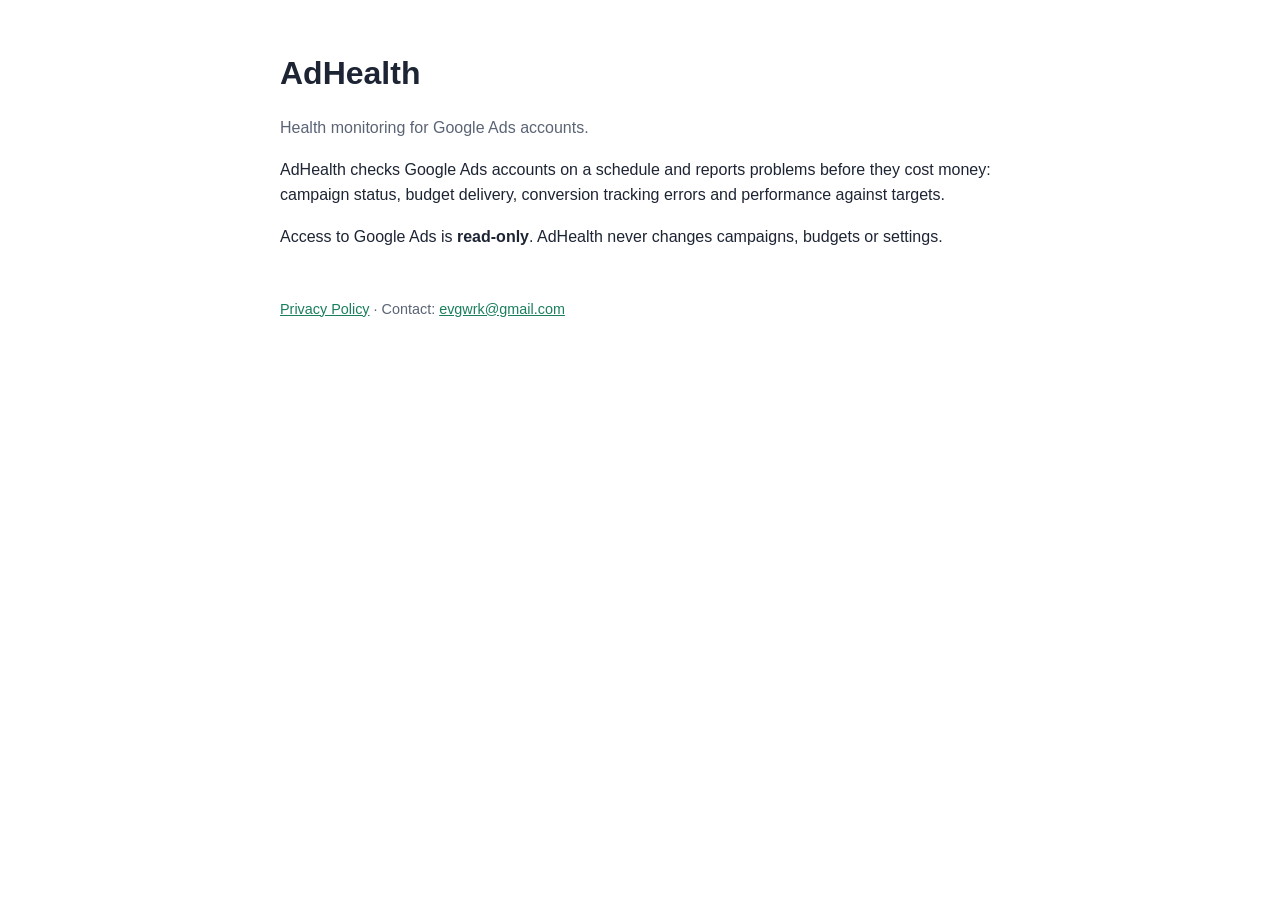
==== index.html @ a0a0056a "Add home page and privacy policy Co-Authored-By: Claude Opus 5.5 <noreply@anthropic.com>" ====
<!doctype html>
<html lang="en"><head><meta charset="utf-8"><meta name="viewport" content="width=device-width,initial-scale=1">
<title>AdHealth</title><meta name="description" content="AdHealth — health monitoring for Google Ads accounts.">
<link rel="stylesheet" href="style.css"></head>
<body><main>
<h1>AdHealth</h1>
<p class="muted">Health monitoring for Google Ads accounts.</p>
<p>AdHealth checks Google Ads accounts on a schedule and reports problems before they cost money: campaign status, budget delivery, conversion tracking errors and performance against targets.</p>
<p>Access to Google Ads is <strong>read-only</strong>. AdHealth never changes campaigns, budgets or settings.</p>
<footer><a href="privacy.html">Privacy Policy</a> · Contact: <a href="mailto:evgwrk@gmail.com">evgwrk@gmail.com</a></footer>
</main></body></html>
---- style.css ----
:root{--bg:#fff;--fg:#1d2433;--muted:#5b6475;--accent:#1a7f5a}
@media (prefers-color-scheme:dark){:root{--bg:#111418;--fg:#e6e9ee;--muted:#9aa3b2;--accent:#4cc99a}}
body{margin:0;background:var(--bg);color:var(--fg);font:16px/1.6 -apple-system,BlinkMacSystemFont,"Segoe UI",Roboto,sans-serif}
main{max-width:720px;margin:0 auto;padding:48px 16px}
h1{font-size:2rem;margin:0 0 8px}h2{font-size:1.15rem;margin-top:32px}
p,li{color:var(--fg)}.muted{color:var(--muted)}a{color:var(--accent)}
footer{margin-top:48px;color:var(--muted);font-size:.9rem}
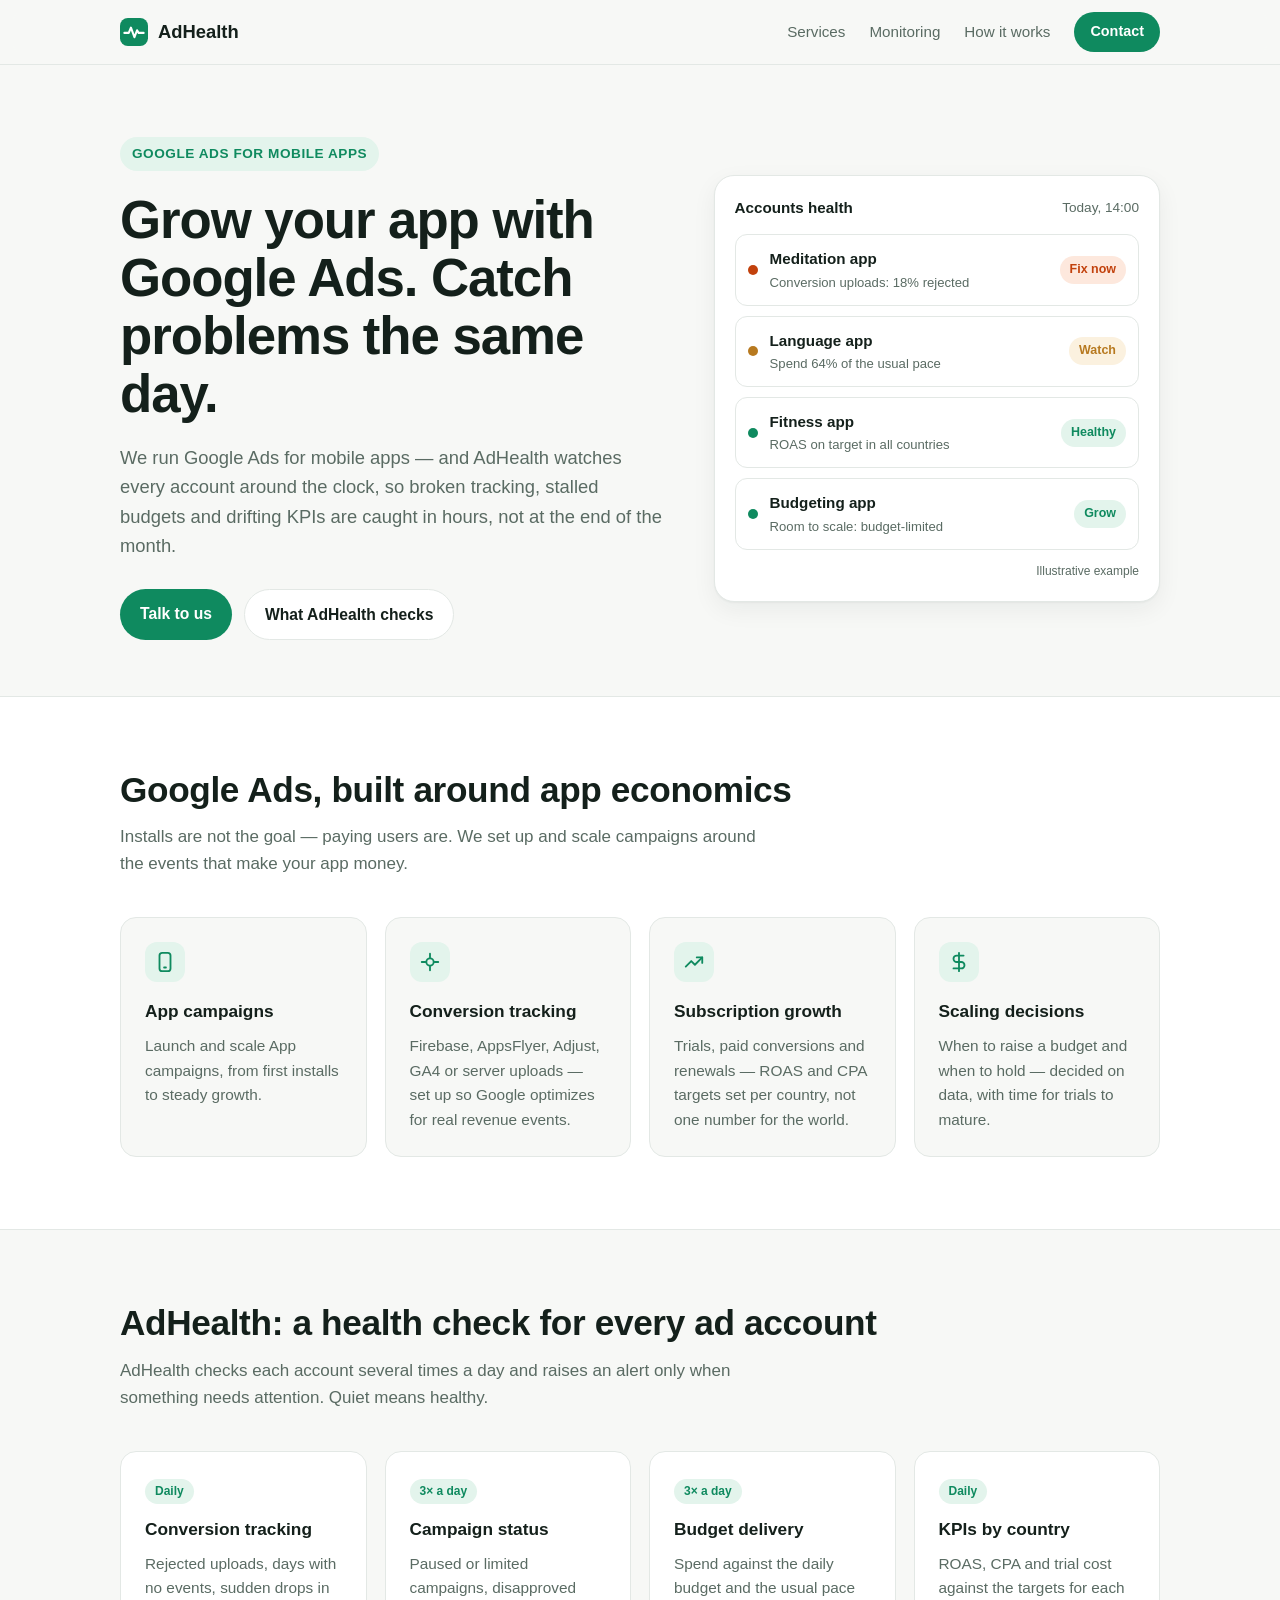
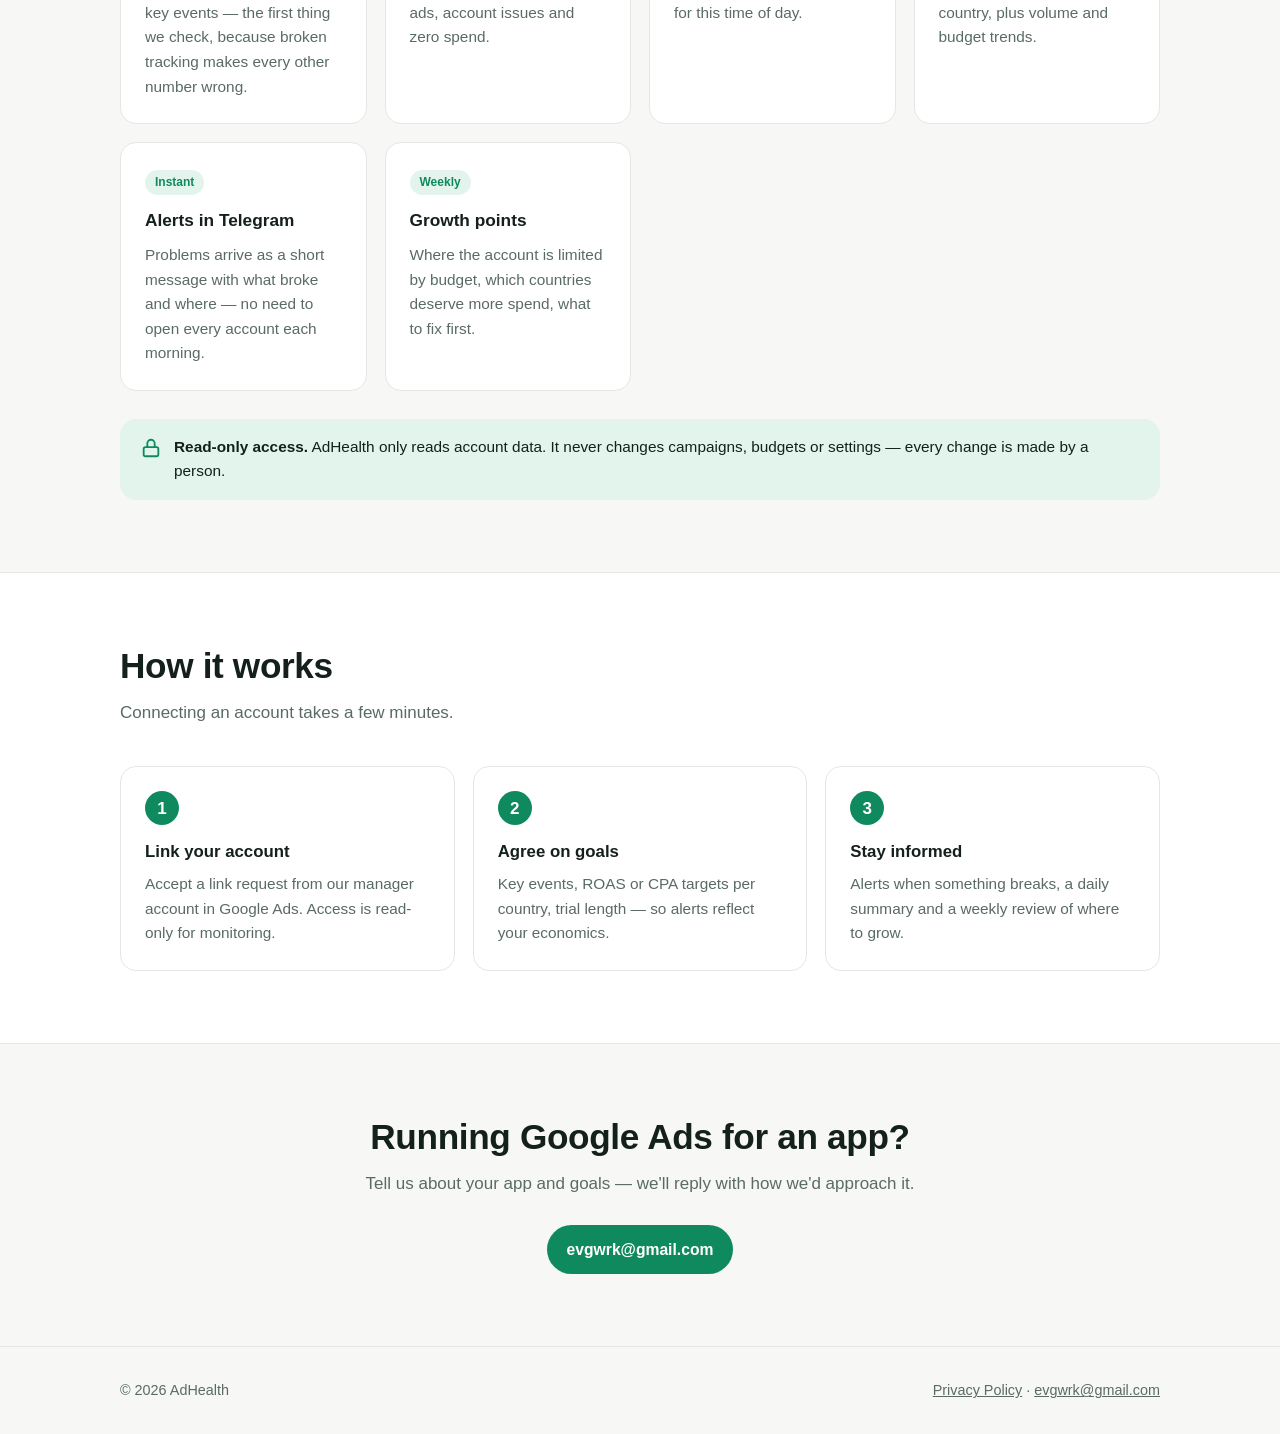
==== commit b71ed2c5: "Business card landing page for AdHealth Co-Authored-By: Claude Opus 5.5 <noreply@anthropic.com>" ====
--- a/index.html
+++ b/index.html
@@ -1,11 +1,90 @@
 <!doctype html>
-<html lang="en"><head><meta charset="utf-8"><meta name="viewport" content="width=device-width,initial-scale=1">
-<title>AdHealth</title><meta name="description" content="AdHealth — health monitoring for Google Ads accounts.">
-<link rel="stylesheet" href="style.css"></head>
-<body><main>
-<h1>AdHealth</h1>
-<p class="muted">Health monitoring for Google Ads accounts.</p>
-<p>AdHealth checks Google Ads accounts on a schedule and reports problems before they cost money: campaign status, budget delivery, conversion tracking errors and performance against targets.</p>
-<p>Access to Google Ads is <strong>read-only</strong>. AdHealth never changes campaigns, budgets or settings.</p>
-<footer><a href="privacy.html">Privacy Policy</a> · Contact: <a href="mailto:evgwrk@gmail.com">evgwrk@gmail.com</a></footer>
-</main></body></html>
+<html lang="en">
+<head>
+<meta charset="utf-8">
+<meta name="viewport" content="width=device-width,initial-scale=1">
+<title>AdHealth — Google Ads for mobile apps</title>
+<meta name="description" content="Google Ads for mobile apps, with AdHealth monitoring every account around the clock: conversion tracking, campaign status, budget delivery and KPIs by country.">
+<link rel="icon" href="data:image/svg+xml,%3Csvg xmlns='http://www.w3.org/2000/svg' viewBox='0 0 32 32'%3E%3Crect width='32' height='32' rx='9' fill='%230f8a5f'/%3E%3Cpath d='M5 17h5l2.5-6 4 11 3-8 1.8 3H27' stroke='white' stroke-width='2.4' fill='none' stroke-linecap='round' stroke-linejoin='round'/%3E%3C/svg%3E">
+<link rel="stylesheet" href="style.css">
+</head>
+<body>
+<header class="nav"><div class="wrap">
+  <a class="logo" href="#"><svg viewBox="0 0 32 32" fill="none" aria-hidden="true"><rect width="32" height="32" rx="9" fill="var(--accent)"/><path d="M5 17h5l2.5-6 4 11 3-8 1.8 3H27" stroke="var(--accent-ink)" stroke-width="2.4" stroke-linecap="round" stroke-linejoin="round"/></svg> AdHealth</a>
+  <nav>
+    <a href="#services">Services</a>
+    <a href="#monitoring">Monitoring</a>
+    <a href="#how">How it works</a>
+    <a class="btn btn-primary" href="mailto:evgwrk@gmail.com?subject=AdHealth">Contact</a>
+  </nav>
+</div></header>
+
+<main>
+<div class="hero"><div class="wrap">
+  <div>
+    <span class="eyebrow">Google Ads for mobile apps</span>
+    <h1>Grow your app with Google Ads. Catch problems the same day.</h1>
+    <p class="lead">We run Google Ads for mobile apps — and AdHealth watches every account around the clock, so broken tracking, stalled budgets and drifting KPIs are caught in hours, not at the end of the month.</p>
+    <div class="cta">
+      <a class="btn btn-primary" href="mailto:evgwrk@gmail.com?subject=Google%20Ads%20for%20my%20app">Talk to us</a>
+      <a class="btn btn-ghost" href="#monitoring">What AdHealth checks</a>
+    </div>
+  </div>
+  <div class="panel" aria-label="Example of the AdHealth dashboard">
+    <div class="panel-head"><b>Accounts health</b><span>Today, 14:00</span></div>
+    <div class="row bad"><span class="dot"></span><div><div class="name">Meditation app</div><div class="meta">Conversion uploads: 18% rejected</div></div><span class="tag">Fix now</span></div>
+    <div class="row warn"><span class="dot"></span><div><div class="name">Language app</div><div class="meta">Spend 64% of the usual pace</div></div><span class="tag">Watch</span></div>
+    <div class="row ok"><span class="dot"></span><div><div class="name">Fitness app</div><div class="meta">ROAS on target in all countries</div></div><span class="tag">Healthy</span></div>
+    <div class="row ok"><span class="dot"></span><div><div class="name">Budgeting app</div><div class="meta">Room to scale: budget-limited</div></div><span class="tag">Grow</span></div>
+    <div class="panel-note">Illustrative example</div>
+  </div>
+</div></div>
+
+<section id="services" class="alt"><div class="wrap">
+  <h2>Google Ads, built around app economics</h2>
+  <p class="sub">Installs are not the goal — paying users are. We set up and scale campaigns around the events that make your app money.</p>
+  <div class="grid">
+    <div class="card"><div class="icon"><svg viewBox="0 0 24 24" fill="none" stroke="currentColor" stroke-width="2" stroke-linecap="round" stroke-linejoin="round"><rect x="6" y="2" width="12" height="20" rx="3"/><path d="M11 18h2"/></svg></div><h3>App campaigns</h3><p>Launch and scale App campaigns, from first installs to steady growth.</p></div>
+    <div class="card"><div class="icon"><svg viewBox="0 0 24 24" fill="none" stroke="currentColor" stroke-width="2" stroke-linecap="round" stroke-linejoin="round"><path d="M12 3v4M12 17v4M3 12h4M17 12h4"/><circle cx="12" cy="12" r="4"/></svg></div><h3>Conversion tracking</h3><p>Firebase, AppsFlyer, Adjust, GA4 or server uploads — set up so Google optimizes for real revenue events.</p></div>
+    <div class="card"><div class="icon"><svg viewBox="0 0 24 24" fill="none" stroke="currentColor" stroke-width="2" stroke-linecap="round" stroke-linejoin="round"><path d="M3 17l6-6 4 4 8-8"/><path d="M15 7h6v6"/></svg></div><h3>Subscription growth</h3><p>Trials, paid conversions and renewals — ROAS and CPA targets set per country, not one number for the world.</p></div>
+    <div class="card"><div class="icon"><svg viewBox="0 0 24 24" fill="none" stroke="currentColor" stroke-width="2" stroke-linecap="round" stroke-linejoin="round"><path d="M12 2v20M17 5H9.5a3.5 3.5 0 0 0 0 7h5a3.5 3.5 0 0 1 0 7H6"/></svg></div><h3>Scaling decisions</h3><p>When to raise a budget and when to hold — decided on data, with time for trials to mature.</p></div>
+  </div>
+</div></section>
+
+<section id="monitoring"><div class="wrap">
+  <h2>AdHealth: a health check for every ad account</h2>
+  <p class="sub">AdHealth checks each account several times a day and raises an alert only when something needs attention. Quiet means healthy.</p>
+  <div class="grid">
+    <div class="card"><span class="freq">Daily</span><h3>Conversion tracking</h3><p>Rejected uploads, days with no events, sudden drops in key events — the first thing we check, because broken tracking makes every other number wrong.</p></div>
+    <div class="card"><span class="freq">3× a day</span><h3>Campaign status</h3><p>Paused or limited campaigns, disapproved ads, account issues and zero spend.</p></div>
+    <div class="card"><span class="freq">3× a day</span><h3>Budget delivery</h3><p>Spend against the daily budget and the usual pace for this time of day.</p></div>
+    <div class="card"><span class="freq">Daily</span><h3>KPIs by country</h3><p>ROAS, CPA and trial cost against the targets for each country, plus volume and budget trends.</p></div>
+    <div class="card"><span class="freq">Instant</span><h3>Alerts in Telegram</h3><p>Problems arrive as a short message with what broke and where — no need to open every account each morning.</p></div>
+    <div class="card"><span class="freq">Weekly</span><h3>Growth points</h3><p>Where the account is limited by budget, which countries deserve more spend, what to fix first.</p></div>
+  </div>
+  <div class="note"><svg viewBox="0 0 24 24" fill="none" stroke="currentColor" stroke-width="2" stroke-linecap="round" stroke-linejoin="round"><rect x="4" y="11" width="16" height="10" rx="2"/><path d="M8 11V7a4 4 0 0 1 8 0v4"/></svg><div><b>Read-only access.</b> AdHealth only reads account data. It never changes campaigns, budgets or settings — every change is made by a person.</div></div>
+</div></section>
+
+<section id="how" class="alt"><div class="wrap">
+  <h2>How it works</h2>
+  <p class="sub">Connecting an account takes a few minutes.</p>
+  <div class="steps">
+    <div class="step"><h3>Link your account</h3><p>Accept a link request from our manager account in Google Ads. Access is read-only for monitoring.</p></div>
+    <div class="step"><h3>Agree on goals</h3><p>Key events, ROAS or CPA targets per country, trial length — so alerts reflect your economics.</p></div>
+    <div class="step"><h3>Stay informed</h3><p>Alerts when something breaks, a daily summary and a weekly review of where to grow.</p></div>
+  </div>
+</div></section>
+
+<section class="final"><div class="wrap">
+  <h2>Running Google Ads for an app?</h2>
+  <p class="sub">Tell us about your app and goals — we'll reply with how we'd approach it.</p>
+  <a class="btn btn-primary" href="mailto:evgwrk@gmail.com?subject=Google%20Ads%20for%20my%20app">evgwrk@gmail.com</a>
+</div></section>
+</main>
+
+<footer><div class="wrap">
+  <span>© 2026 AdHealth</span>
+  <span><a href="privacy.html">Privacy Policy</a> · <a href="mailto:evgwrk@gmail.com">evgwrk@gmail.com</a></span>
+</div></footer>
+</body>
+</html>
--- a/style.css
+++ b/style.css
@@ -1,7 +1,84 @@
-:root{--bg:#fff;--fg:#1d2433;--muted:#5b6475;--accent:#1a7f5a}
-@media (prefers-color-scheme:dark){:root{--bg:#111418;--fg:#e6e9ee;--muted:#9aa3b2;--accent:#4cc99a}}
-body{margin:0;background:var(--bg);color:var(--fg);font:16px/1.6 -apple-system,BlinkMacSystemFont,"Segoe UI",Roboto,sans-serif}
-main{max-width:720px;margin:0 auto;padding:48px 16px}
-h1{font-size:2rem;margin:0 0 8px}h2{font-size:1.15rem;margin-top:32px}
-p,li{color:var(--fg)}.muted{color:var(--muted)}a{color:var(--accent)}
-footer{margin-top:48px;color:var(--muted);font-size:.9rem}
+:root{
+  --bg:#f7f8f6;--surface:#ffffff;--fg:#14201b;--muted:#5a6b63;--line:#e3e8e5;
+  --accent:#0f8a5f;--accent-ink:#ffffff;--accent-soft:#e3f4ec;
+  --warn:#b7791f;--warn-soft:#fbf1df;--bad:#c2410c;--bad-soft:#fde8dd;
+  --radius:16px;--shadow:0 1px 2px rgba(20,32,27,.04),0 8px 24px rgba(20,32,27,.06);
+}
+@media (prefers-color-scheme:dark){:root{
+  --bg:#0d1311;--surface:#141c19;--fg:#e8efeb;--muted:#9bb0a6;--line:#24312c;
+  --accent:#34c48b;--accent-ink:#06130d;--accent-soft:#143327;
+  --warn:#e3b260;--warn-soft:#33291a;--bad:#f08a5d;--bad-soft:#3a2219;
+  --shadow:0 1px 2px rgba(0,0,0,.3),0 8px 24px rgba(0,0,0,.35);
+}}
+*{box-sizing:border-box}
+html{scroll-behavior:smooth}
+body{margin:0;background:var(--bg);color:var(--fg);font:17px/1.6 -apple-system,BlinkMacSystemFont,"Segoe UI",Inter,Roboto,sans-serif;-webkit-font-smoothing:antialiased}
+a{color:var(--accent)}
+.wrap{max-width:1080px;margin:0 auto;padding:0 20px}
+/* nav */
+.nav{position:sticky;top:0;z-index:10;background:color-mix(in srgb,var(--bg) 85%,transparent);backdrop-filter:blur(10px);border-bottom:1px solid var(--line)}
+.nav .wrap{display:flex;align-items:center;justify-content:space-between;height:64px}
+.logo{display:flex;align-items:center;gap:10px;font-weight:700;font-size:1.15rem;color:var(--fg);text-decoration:none}
+.logo svg{width:28px;height:28px}
+.nav nav{display:flex;gap:24px;align-items:center}
+.nav nav a{color:var(--muted);text-decoration:none;font-size:.95rem}
+.nav nav a:hover{color:var(--fg)}
+.nav nav a.btn-primary,.nav nav a.btn-primary:hover{color:var(--accent-ink)}
+.btn{display:inline-block;padding:12px 20px;border-radius:999px;font-weight:600;text-decoration:none;font-size:.98rem;transition:transform .15s}
+.btn:hover{transform:translateY(-1px)}
+.btn-primary{background:var(--accent);color:var(--accent-ink)}
+.btn-ghost{border:1px solid var(--line);color:var(--fg);background:var(--surface)}
+.nav .btn{padding:8px 16px;font-size:.9rem}
+@media (max-width:760px){.nav nav a:not(.btn){display:none}}
+/* hero */
+.hero{padding:72px 0 56px}
+.hero .wrap{display:grid;grid-template-columns:1.1fr .9fr;gap:48px;align-items:center}
+.eyebrow{display:inline-block;font-size:.85rem;font-weight:600;letter-spacing:.04em;text-transform:uppercase;color:var(--accent);background:var(--accent-soft);padding:6px 12px;border-radius:999px;margin-bottom:20px}
+h1{font-size:clamp(2.1rem,4.6vw,3.3rem);line-height:1.1;letter-spacing:-.02em;margin:0 0 20px}
+.lead{font-size:1.15rem;color:var(--muted);margin:0 0 28px;max-width:560px}
+.cta{display:flex;gap:12px;flex-wrap:wrap}
+@media (max-width:860px){.hero .wrap{grid-template-columns:1fr}.hero{padding:48px 0 32px}}
+/* mock panel */
+.panel{background:var(--surface);border:1px solid var(--line);border-radius:20px;box-shadow:var(--shadow);padding:20px}
+.panel-head{display:flex;justify-content:space-between;align-items:center;margin-bottom:14px;font-size:.85rem;color:var(--muted)}
+.panel-head b{color:var(--fg);font-size:.95rem}
+.row{display:flex;align-items:center;gap:12px;padding:12px;border-radius:12px;border:1px solid var(--line);margin-top:10px}
+.dot{width:10px;height:10px;border-radius:50%;flex:none}
+.ok .dot{background:var(--accent)}.warn .dot{background:var(--warn)}.bad .dot{background:var(--bad)}
+.row .name{font-weight:600;font-size:.95rem}
+.row .meta{font-size:.82rem;color:var(--muted)}
+.row .tag{margin-left:auto;font-size:.78rem;font-weight:600;padding:4px 10px;border-radius:999px;white-space:nowrap}
+.ok .tag{background:var(--accent-soft);color:var(--accent)}
+.warn .tag{background:var(--warn-soft);color:var(--warn)}
+.bad .tag{background:var(--bad-soft);color:var(--bad)}
+.panel-note{font-size:.75rem;color:var(--muted);margin-top:12px;text-align:right}
+/* sections */
+section{padding:72px 0}
+section.alt{background:var(--surface);border-top:1px solid var(--line);border-bottom:1px solid var(--line)}
+h2{font-size:clamp(1.6rem,3vw,2.2rem);letter-spacing:-.01em;line-height:1.2;margin:0 0 12px}
+.sub{color:var(--muted);max-width:640px;margin:0 0 40px}
+.grid{display:grid;grid-template-columns:repeat(auto-fit,minmax(230px,1fr));gap:18px}
+.card{background:var(--surface);border:1px solid var(--line);border-radius:var(--radius);padding:24px}
+section.alt .card{background:var(--bg)}
+.card h3{margin:0 0 8px;font-size:1.08rem}
+.card p{margin:0;color:var(--muted);font-size:.96rem}
+.freq{display:inline-block;font-size:.75rem;font-weight:600;color:var(--accent);background:var(--accent-soft);padding:3px 10px;border-radius:999px;margin-bottom:12px}
+.icon{width:40px;height:40px;border-radius:12px;background:var(--accent-soft);color:var(--accent);display:grid;place-items:center;margin-bottom:16px}
+.icon svg{width:22px;height:22px}
+.note{margin-top:28px;display:flex;gap:12px;align-items:flex-start;padding:16px 20px;border-radius:var(--radius);background:var(--accent-soft);font-size:.96rem}
+.note svg{flex:none;width:22px;height:22px;color:var(--accent);margin-top:2px}
+.steps{counter-reset:s;display:grid;grid-template-columns:repeat(auto-fit,minmax(240px,1fr));gap:18px}
+.step{position:relative;padding:24px;border-radius:var(--radius);border:1px solid var(--line);background:var(--surface)}
+.step::before{counter-increment:s;content:counter(s);display:grid;place-items:center;width:34px;height:34px;border-radius:50%;background:var(--accent);color:var(--accent-ink);font-weight:700;margin-bottom:14px}
+.step h3{margin:0 0 6px;font-size:1.05rem}.step p{margin:0;color:var(--muted);font-size:.96rem}
+.final{text-align:center}
+.final .sub{margin:0 auto 28px}
+footer{padding:32px 0;color:var(--muted);font-size:.9rem;border-top:1px solid var(--line)}
+footer .wrap{display:flex;justify-content:space-between;gap:16px;flex-wrap:wrap}
+footer a{color:var(--muted)}
+/* legal page */
+.legal{max-width:760px;padding:56px 20px}
+.legal h1{font-size:2.2rem}.legal h2{font-size:1.2rem;margin-top:32px}
+.legal p,.legal li{color:var(--fg)}
+.muted{color:var(--muted)}
+.legal code{word-break:break-all;font-size:.9em}
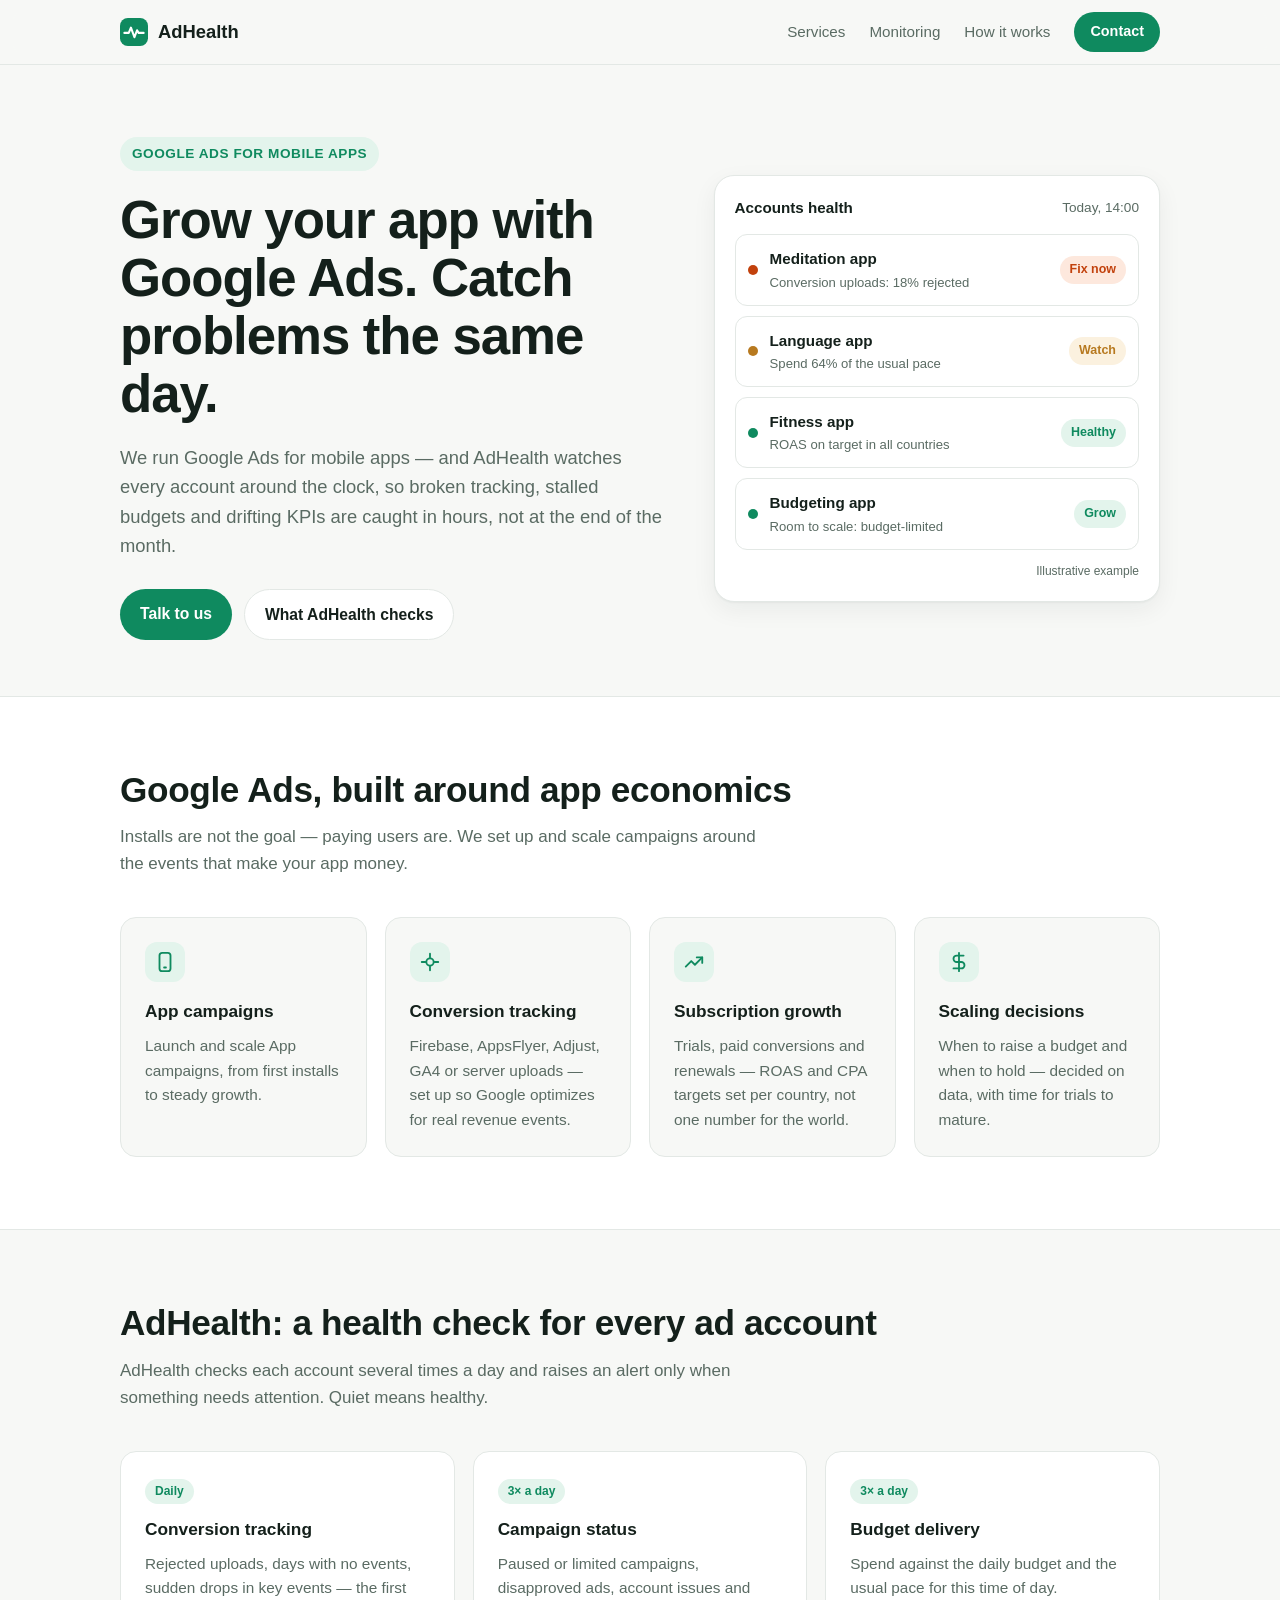
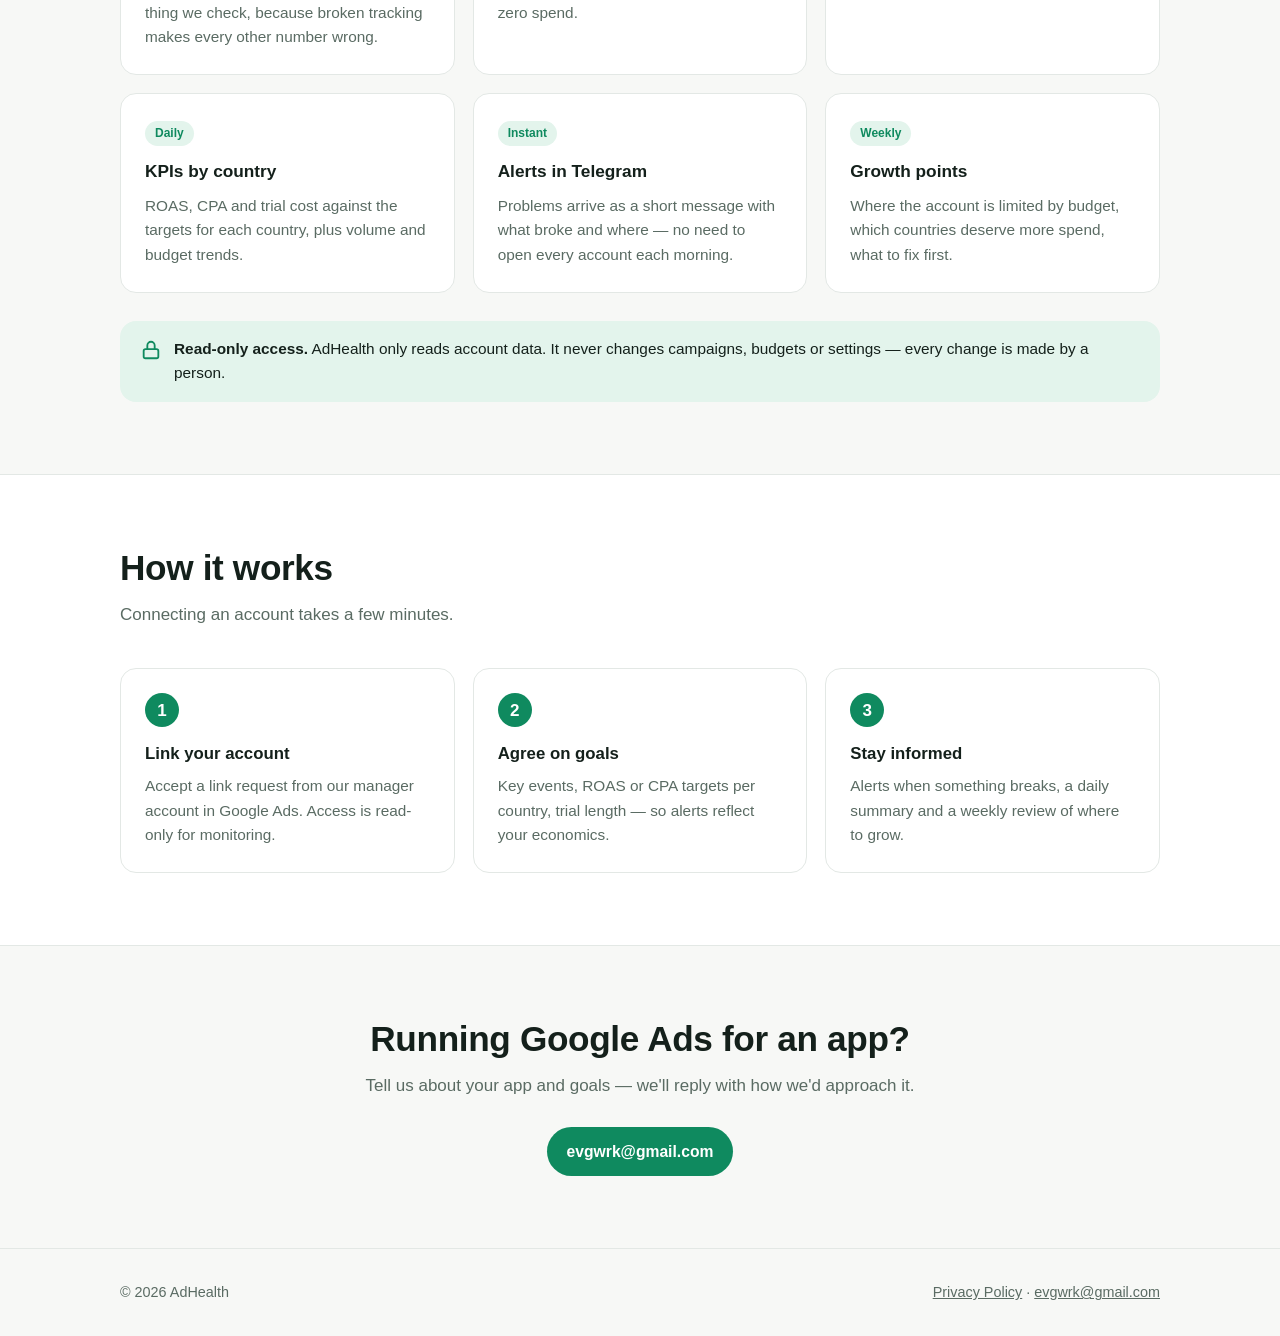
==== commit c3b9b7af: "Force fresh styles, fixed icon sizes, 3-column monitoring grid Co-Authored-By: Claude Opus 5.5 <nore" ====
--- a/index.html
+++ b/index.html
@@ -6,11 +6,11 @@
 <title>AdHealth — Google Ads for mobile apps</title>
 <meta name="description" content="Google Ads for mobile apps, with AdHealth monitoring every account around the clock: conversion tracking, campaign status, budget delivery and KPIs by country.">
 <link rel="icon" href="data:image/svg+xml,%3Csvg xmlns='http://www.w3.org/2000/svg' viewBox='0 0 32 32'%3E%3Crect width='32' height='32' rx='9' fill='%230f8a5f'/%3E%3Cpath d='M5 17h5l2.5-6 4 11 3-8 1.8 3H27' stroke='white' stroke-width='2.4' fill='none' stroke-linecap='round' stroke-linejoin='round'/%3E%3C/svg%3E">
-<link rel="stylesheet" href="style.css">
+<link rel="stylesheet" href="style.css?v=3">
 </head>
 <body>
 <header class="nav"><div class="wrap">
-  <a class="logo" href="#"><svg viewBox="0 0 32 32" fill="none" aria-hidden="true"><rect width="32" height="32" rx="9" fill="var(--accent)"/><path d="M5 17h5l2.5-6 4 11 3-8 1.8 3H27" stroke="var(--accent-ink)" stroke-width="2.4" stroke-linecap="round" stroke-linejoin="round"/></svg> AdHealth</a>
+  <a class="logo" href="#"><svg width="28" height="28" viewBox="0 0 32 32" fill="none" aria-hidden="true"><rect width="32" height="32" rx="9" fill="var(--accent)"/><path d="M5 17h5l2.5-6 4 11 3-8 1.8 3H27" stroke="var(--accent-ink)" stroke-width="2.4" stroke-linecap="round" stroke-linejoin="round"/></svg> AdHealth</a>
   <nav>
     <a href="#services">Services</a>
     <a href="#monitoring">Monitoring</a>
@@ -44,17 +44,17 @@
   <h2>Google Ads, built around app economics</h2>
   <p class="sub">Installs are not the goal — paying users are. We set up and scale campaigns around the events that make your app money.</p>
   <div class="grid">
-    <div class="card"><div class="icon"><svg viewBox="0 0 24 24" fill="none" stroke="currentColor" stroke-width="2" stroke-linecap="round" stroke-linejoin="round"><rect x="6" y="2" width="12" height="20" rx="3"/><path d="M11 18h2"/></svg></div><h3>App campaigns</h3><p>Launch and scale App campaigns, from first installs to steady growth.</p></div>
-    <div class="card"><div class="icon"><svg viewBox="0 0 24 24" fill="none" stroke="currentColor" stroke-width="2" stroke-linecap="round" stroke-linejoin="round"><path d="M12 3v4M12 17v4M3 12h4M17 12h4"/><circle cx="12" cy="12" r="4"/></svg></div><h3>Conversion tracking</h3><p>Firebase, AppsFlyer, Adjust, GA4 or server uploads — set up so Google optimizes for real revenue events.</p></div>
-    <div class="card"><div class="icon"><svg viewBox="0 0 24 24" fill="none" stroke="currentColor" stroke-width="2" stroke-linecap="round" stroke-linejoin="round"><path d="M3 17l6-6 4 4 8-8"/><path d="M15 7h6v6"/></svg></div><h3>Subscription growth</h3><p>Trials, paid conversions and renewals — ROAS and CPA targets set per country, not one number for the world.</p></div>
-    <div class="card"><div class="icon"><svg viewBox="0 0 24 24" fill="none" stroke="currentColor" stroke-width="2" stroke-linecap="round" stroke-linejoin="round"><path d="M12 2v20M17 5H9.5a3.5 3.5 0 0 0 0 7h5a3.5 3.5 0 0 1 0 7H6"/></svg></div><h3>Scaling decisions</h3><p>When to raise a budget and when to hold — decided on data, with time for trials to mature.</p></div>
+    <div class="card"><div class="icon"><svg width="22" height="22" viewBox="0 0 24 24" fill="none" stroke="currentColor" stroke-width="2" stroke-linecap="round" stroke-linejoin="round"><rect x="6" y="2" width="12" height="20" rx="3"/><path d="M11 18h2"/></svg></div><h3>App campaigns</h3><p>Launch and scale App campaigns, from first installs to steady growth.</p></div>
+    <div class="card"><div class="icon"><svg width="22" height="22" viewBox="0 0 24 24" fill="none" stroke="currentColor" stroke-width="2" stroke-linecap="round" stroke-linejoin="round"><path d="M12 3v4M12 17v4M3 12h4M17 12h4"/><circle cx="12" cy="12" r="4"/></svg></div><h3>Conversion tracking</h3><p>Firebase, AppsFlyer, Adjust, GA4 or server uploads — set up so Google optimizes for real revenue events.</p></div>
+    <div class="card"><div class="icon"><svg width="22" height="22" viewBox="0 0 24 24" fill="none" stroke="currentColor" stroke-width="2" stroke-linecap="round" stroke-linejoin="round"><path d="M3 17l6-6 4 4 8-8"/><path d="M15 7h6v6"/></svg></div><h3>Subscription growth</h3><p>Trials, paid conversions and renewals — ROAS and CPA targets set per country, not one number for the world.</p></div>
+    <div class="card"><div class="icon"><svg width="22" height="22" viewBox="0 0 24 24" fill="none" stroke="currentColor" stroke-width="2" stroke-linecap="round" stroke-linejoin="round"><path d="M12 2v20M17 5H9.5a3.5 3.5 0 0 0 0 7h5a3.5 3.5 0 0 1 0 7H6"/></svg></div><h3>Scaling decisions</h3><p>When to raise a budget and when to hold — decided on data, with time for trials to mature.</p></div>
   </div>
 </div></section>
 
 <section id="monitoring"><div class="wrap">
   <h2>AdHealth: a health check for every ad account</h2>
   <p class="sub">AdHealth checks each account several times a day and raises an alert only when something needs attention. Quiet means healthy.</p>
-  <div class="grid">
+  <div class="grid grid-3">
     <div class="card"><span class="freq">Daily</span><h3>Conversion tracking</h3><p>Rejected uploads, days with no events, sudden drops in key events — the first thing we check, because broken tracking makes every other number wrong.</p></div>
     <div class="card"><span class="freq">3× a day</span><h3>Campaign status</h3><p>Paused or limited campaigns, disapproved ads, account issues and zero spend.</p></div>
     <div class="card"><span class="freq">3× a day</span><h3>Budget delivery</h3><p>Spend against the daily budget and the usual pace for this time of day.</p></div>
@@ -62,7 +62,7 @@
     <div class="card"><span class="freq">Instant</span><h3>Alerts in Telegram</h3><p>Problems arrive as a short message with what broke and where — no need to open every account each morning.</p></div>
     <div class="card"><span class="freq">Weekly</span><h3>Growth points</h3><p>Where the account is limited by budget, which countries deserve more spend, what to fix first.</p></div>
   </div>
-  <div class="note"><svg viewBox="0 0 24 24" fill="none" stroke="currentColor" stroke-width="2" stroke-linecap="round" stroke-linejoin="round"><rect x="4" y="11" width="16" height="10" rx="2"/><path d="M8 11V7a4 4 0 0 1 8 0v4"/></svg><div><b>Read-only access.</b> AdHealth only reads account data. It never changes campaigns, budgets or settings — every change is made by a person.</div></div>
+  <div class="note"><svg width="22" height="22" viewBox="0 0 24 24" fill="none" stroke="currentColor" stroke-width="2" stroke-linecap="round" stroke-linejoin="round"><rect x="4" y="11" width="16" height="10" rx="2"/><path d="M8 11V7a4 4 0 0 1 8 0v4"/></svg><div><b>Read-only access.</b> AdHealth only reads account data. It never changes campaigns, budgets or settings — every change is made by a person.</div></div>
 </div></section>
 
 <section id="how" class="alt"><div class="wrap">
--- a/style.css
+++ b/style.css
@@ -82,3 +82,6 @@
 .legal p,.legal li{color:var(--fg)}
 .muted{color:var(--muted)}
 .legal code{word-break:break-all;font-size:.9em}
+.grid-3{grid-template-columns:repeat(3,1fr)}
+@media (max-width:860px){.grid-3{grid-template-columns:repeat(2,1fr)}}
+@media (max-width:560px){.grid-3{grid-template-columns:1fr}}
